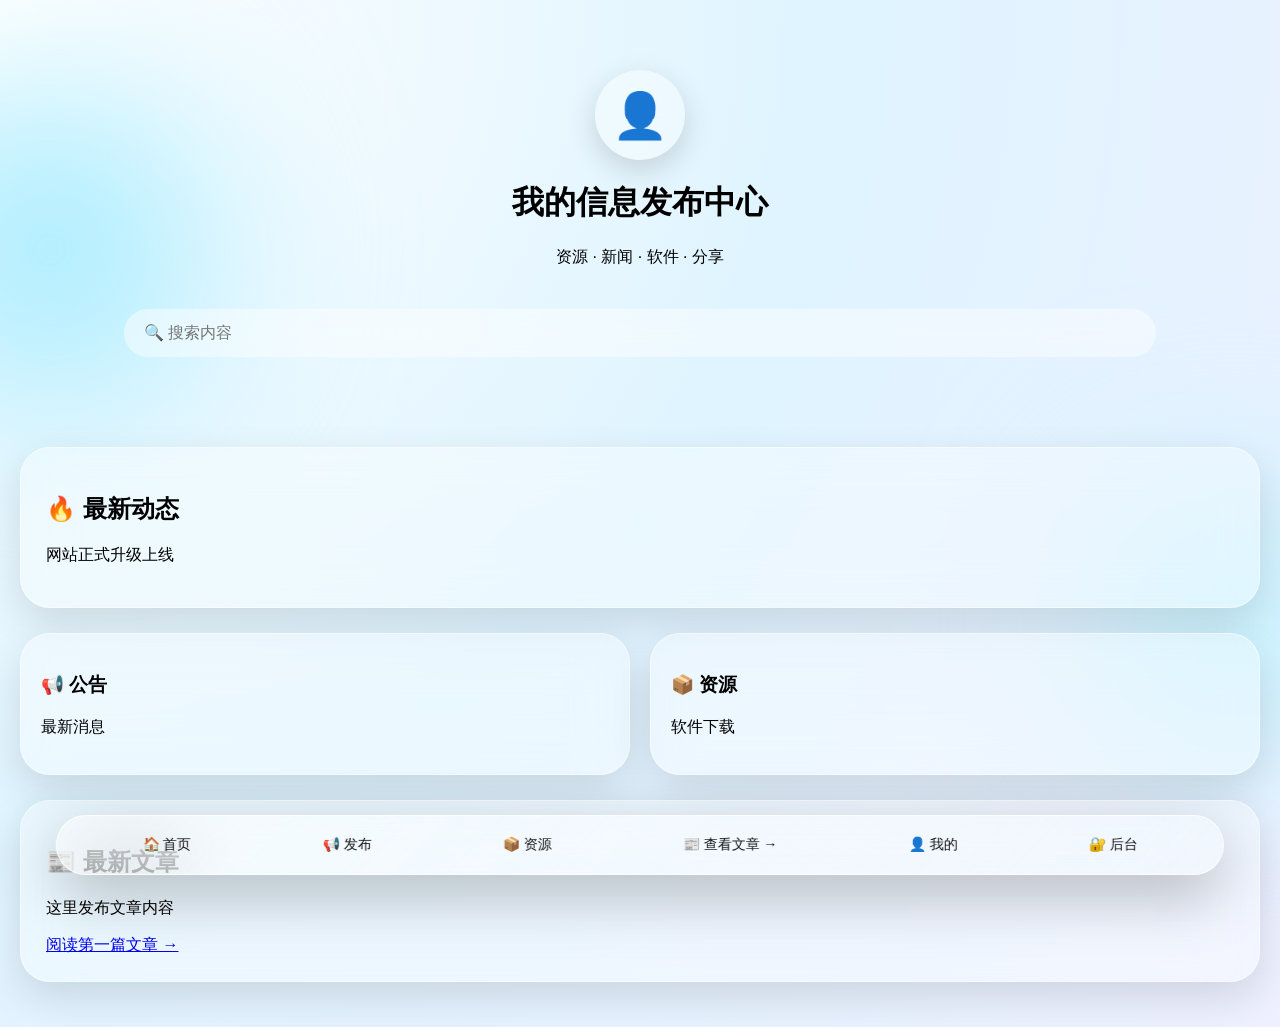
==== index.html @ 49a4a750 "Update index.html" ====
<!DOCTYPE html>

<html>

<head>

<meta charset="UTF-8">

<meta name="viewport" content="width=device-width, initial-scale=1.0">

<title>我的发布中心</title>

<link rel="stylesheet" href="style.css">

</head>


<body>


<header>


<div class="avatar">
👤
</div>


<h1>
我的信息发布中心
</h1>


<p>
资源 · 新闻 · 软件 · 分享
</p>


<input 
class="search"
placeholder="🔍 搜索内容"
/>


</header>




<section class="news">


<div class="glass-card">

<h2>
🔥 最新动态
</h2>


<p>
网站正式升级上线
</p>


</div>



<div class="grid">


<div class="glass-card small">

<h3>
📢 公告
</h3>

<p>
最新消息
</p>

</div>



<div class="glass-card small">

<h3>
📦 资源
</h3>

<p>
软件下载
</p>

</div>


</div>




<div class="glass-card">


<h2>
📰 最新文章
</h2>


<p>
这里发布文章内容
</p>


<a href="posts/post1.html">

阅读第一篇文章 →

</a>


</div>



</section>





<footer class="glass-bar">


<a>
🏠
<span>首页</span>
</a>


<a href="publish/index.html">

📢

<span>
发布
</span>

</a>


<a href="resources/index.html">

📦

<span>
资源
</span>

</a>
<a href="posts/post1.html">

📰 查看文章 →

</a>


<a>
👤
<span>我的</span>
</a>

<a href="admin/index.html">

🔐

<span>
后台
</span>

</a>



</footer>



<div id="posts"></div>

<script>

let post = JSON.parse(
localStorage.getItem("post")
);


if(post){

document.getElementById("posts").innerHTML =
`
<div class="glass-card">

<h2>${post.title}</h2>

<p>${post.content}</p>

</div>
`;

}

</script>

</body>

</html>
---- style.css ----
body::before{

content:"";

position:fixed;

width:300px;

height:300px;

background:#9eeaff;

border-radius:50%;

filter:blur(100px);

top:100px;

left:-100px;

z-index:-1;
}

body{

margin:0;

font-family:
"PingFang SC",
Arial,
sans-serif;


min-height:100vh;


background:

radial-gradient(
circle at top left,
#ffffff,
#dff4ff,
#eef0ff
);


}



/* 顶部 */

header{

padding:70px 20px;

text-align:center;

}



/* 玻璃卡片 */


.card{

margin:30px;

padding:30px;


background:

rgba(255,255,255,0.45);


backdrop-filter:

blur(30px);



-webkit-backdrop-filter:

blur(30px);



border:

1px solid rgba(255,255,255,.6);


border-radius:35px;


box-shadow:

0 20px 50px rgba(0,0,0,.15);

}





/* 液态玻璃底栏 */



.glass-bar{

position:fixed;

bottom:25px;

left:50%;

transform:translateX(-50%);


width:88%;


padding:20px;


display:flex;

justify-content:space-around;



background:

linear-gradient(
135deg,
rgba(255,255,255,0.55),
rgba(255,255,255,0.18)
);



backdrop-filter:

blur(35px);



-webkit-backdrop-filter:

blur(35px);



border:

1px solid rgba(255,255,255,0.8);



border-radius:45px;



box-shadow:

0 20px 60px rgba(0,0,0,0.25);


}







.glass-bar a{


text-decoration:none;


color:#111;


font-size:14px;


transition:.3s;


}



.glass-bar a:hover{


transform:

translateY(-8px)
scale(1.1);


color:#007aff;


}

/* 头像 */

.avatar{

width:90px;

height:90px;


margin:auto;


display:flex;

align-items:center;

justify-content:center;


font-size:45px;



background:

rgba(255,255,255,.35);



backdrop-filter:

blur(20px);



border-radius:50%;


box-shadow:

0 10px 30px rgba(0,0,0,.15);

}



/* 搜索框 */


.search{


width:80%;


padding:15px 20px;


margin-top:25px;


border:none;


outline:none;


border-radius:30px;



background:

rgba(255,255,255,.45);



backdrop-filter:

blur(20px);



font-size:16px;



}



/* 内容区域 */


.news{


padding:20px;


}



/* 玻璃卡片 */


.glass-card{


padding:25px;


margin-bottom:25px;



background:

rgba(255,255,255,.35);



backdrop-filter:

blur(25px);



-webkit-backdrop-filter:

blur(25px);



border-radius:30px;



border:

1px solid rgba(255,255,255,.5);



box-shadow:

0 15px 40px rgba(0,0,0,.12);



}



/* 两列布局 */


.grid{


display:grid;


grid-template-columns:

1fr 1fr;


gap:20px;


}



.small{


padding:20px;


}



/* 动画 */


.glass-card:hover{


transform:

translateY(-5px);


transition:.3s;


}

/* 液态光效 */

body::after{

content:"";

position:fixed;

width:250px;

height:250px;

right:-80px;

bottom:150px;


background:#b9f3ff;


border-radius:50%;


filter:blur(100px);


z-index:-1;


animation:
floatLight 8s infinite alternate;

}



@keyframes floatLight{


from{

transform:
translateY(0);

}


to{

transform:
translateY(-80px);

}


}

/* 后台按钮 */

.publish-btn{

margin-top:20px;

padding:15px 40px;


border:none;


border-radius:30px;



background:

linear-gradient(
135deg,
#8ee7ff,
#6f8cff
);



color:white;


font-size:16px;



cursor:pointer;



box-shadow:

0 10px 30px rgba(0,0,0,.2);



transition:.3s;


}



.publish-btn:hover{


transform:

translateY(-5px);


}
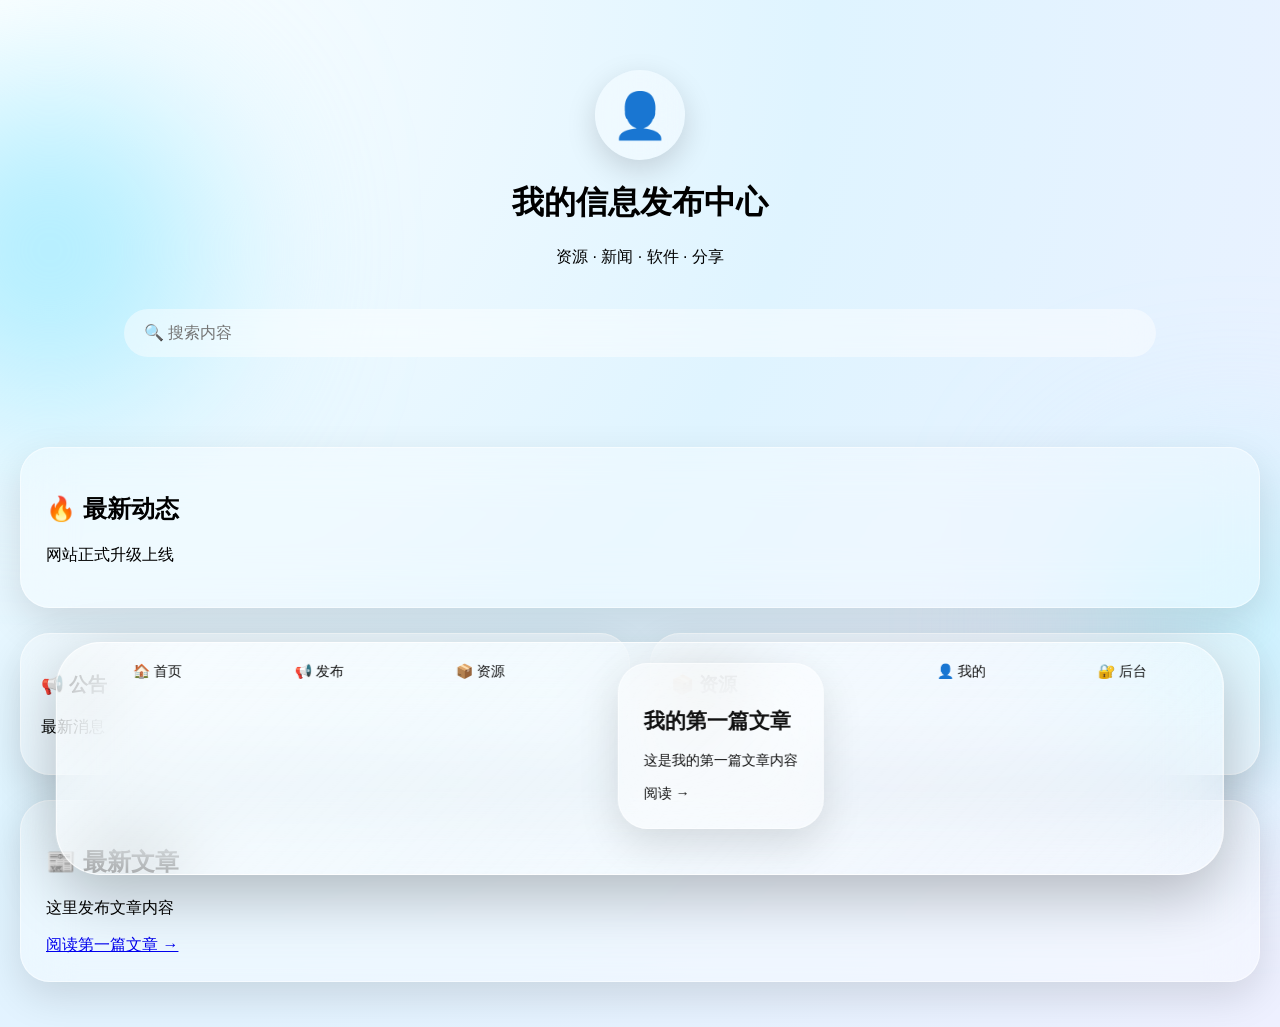
==== commit 854ac264: "Update index.html" ====
--- a/index.html
+++ b/index.html
@@ -159,12 +159,23 @@
 资源
 </span>
 
-</a>
+<div id="posts">
+
+<div class="glass-card">
+
+<h2>我的第一篇文章</h2>
+
+<p>
+这是我的第一篇文章内容
+</p>
+
 <a href="posts/post1.html">
-
-📰 查看文章 →
-
-</a>
+阅读 →
+</a>
+
+</div>
+
+</div>
 
 
 <a>
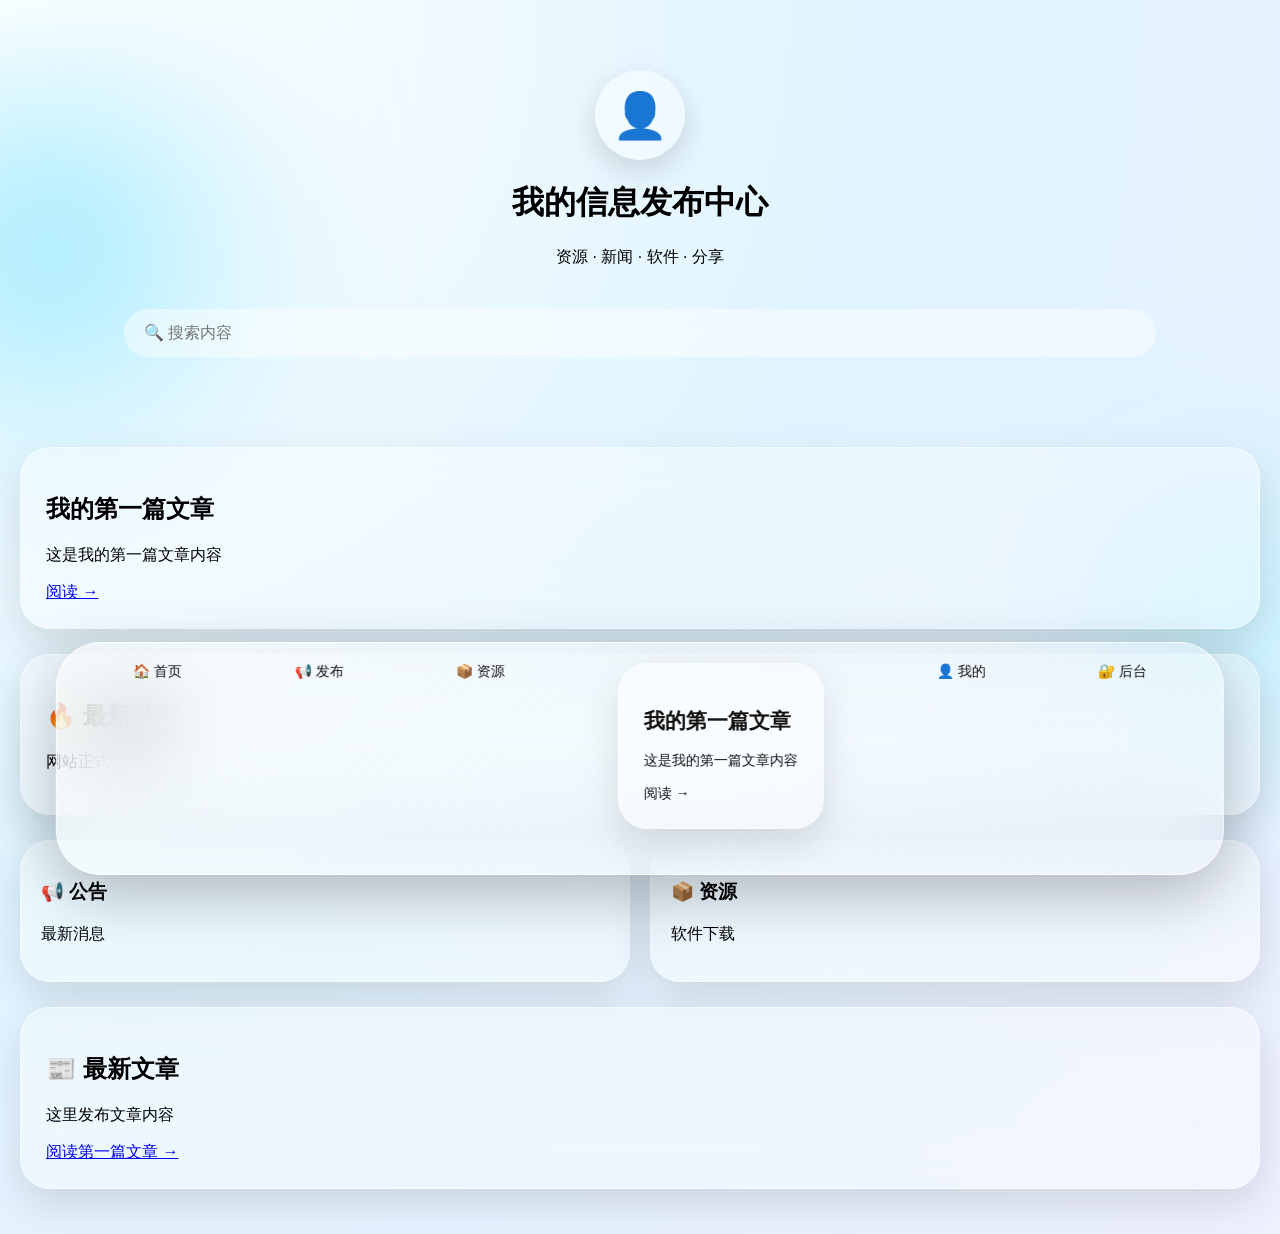
==== commit 04bd286b: "Update index.html" ====
--- a/index.html
+++ b/index.html
@@ -49,6 +49,23 @@
 
 <section class="news">
 
+<div id="posts">
+
+<div class="glass-card">
+
+<h2>我的第一篇文章</h2>
+
+<p>
+这是我的第一篇文章内容
+</p>
+
+<a href="posts/post1.html">
+阅读 →
+</a>
+
+</div>
+
+</div>
 
 <div class="glass-card">
 
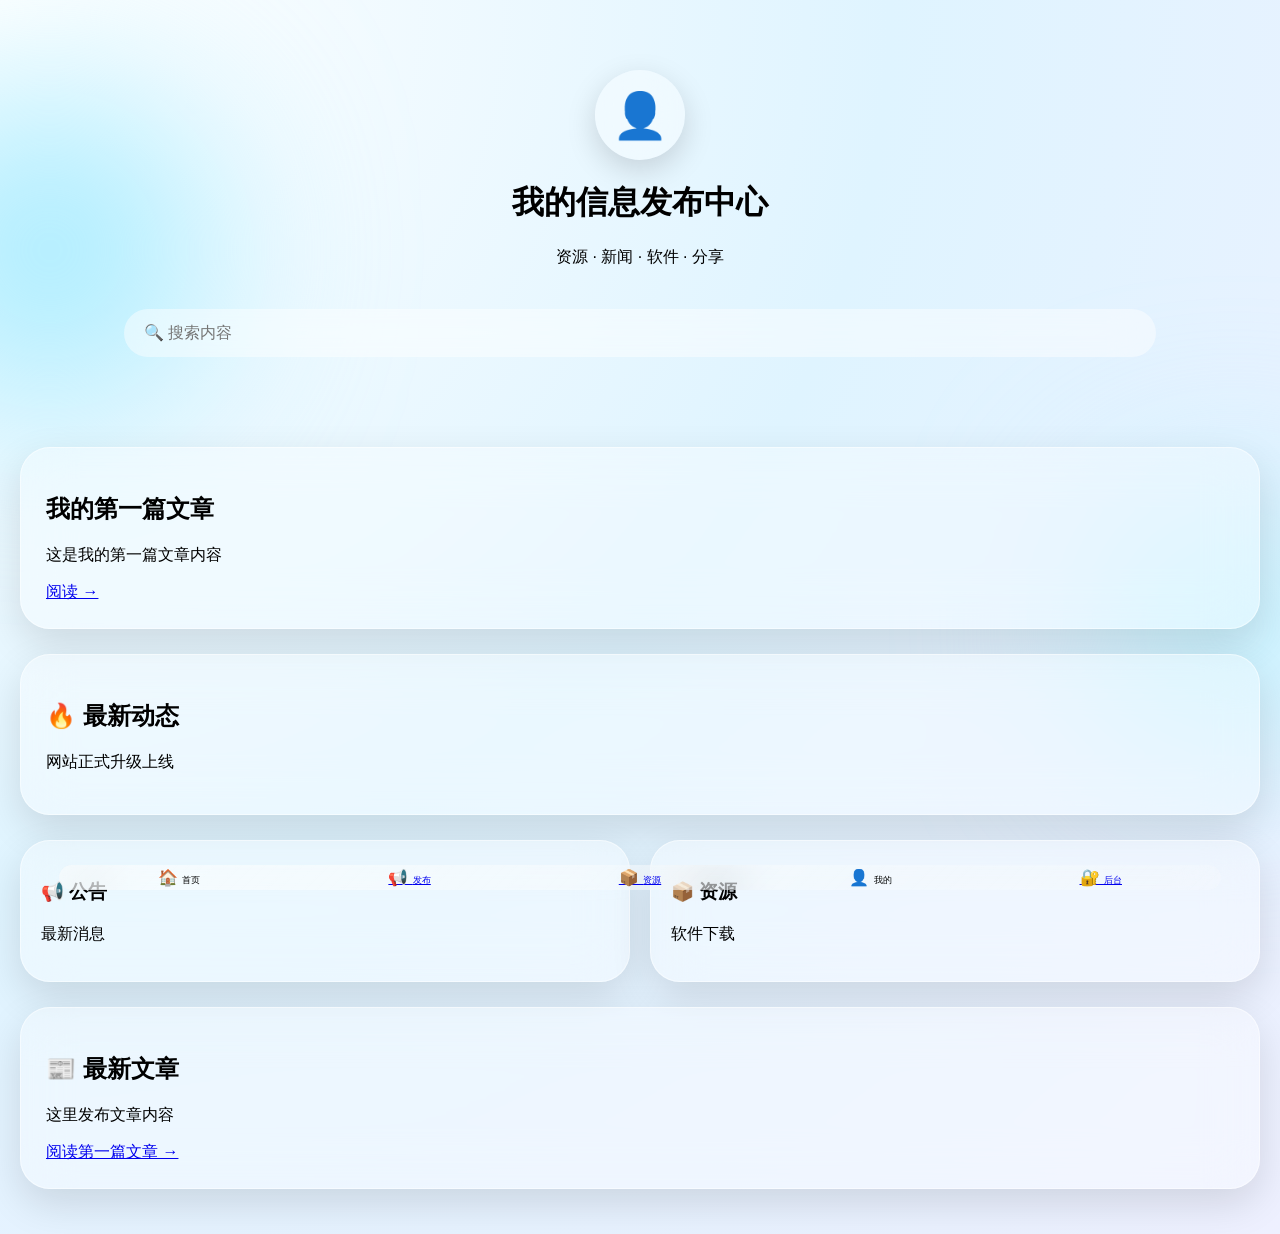
==== commit 11a873f7: "Remove first article from index.html Removed the first article section from the posts div." ====
--- a/index.html
+++ b/index.html
@@ -141,12 +141,7 @@
 </div>
 
 
-
 </section>
-
-
-
-
 
 <footer class="glass-bar">
 
@@ -176,23 +171,9 @@
 资源
 </span>
 
-<div id="posts">
-
-<div class="glass-card">
-
-<h2>我的第一篇文章</h2>
-
-<p>
-这是我的第一篇文章内容
-</p>
-
-<a href="posts/post1.html">
-阅读 →
-</a>
-
-</div>
-
-</div>
+
+
+
 
 
 <a>
--- a/style.css
+++ b/style.css
@@ -114,45 +114,32 @@
 
 position:fixed;
 
-bottom:25px;
+bottom:10px;
 
 left:50%;
 
 transform:translateX(-50%);
 
-
-width:88%;
-
-
-padding:20px;
-
+width:90%;
+
+padding:3px 5px;
 
 display:flex;
 
 justify-content:space-around;
 
-
-
-background:
-
+background:
 linear-gradient(
 135deg,
 rgba(255,255,255,0.55),
 rgba(255,255,255,0.18)
 );
 
-
-
-backdrop-filter:
-
-blur(35px);
-
-
-
--webkit-backdrop-filter:
-
-blur(35px);
-
+backdrop-filter:blur(20px);
+
+border-radius:25px;
+
+}
 
 
 border:
@@ -161,7 +148,6 @@
 
 
 
-border-radius:45px;
 
 
 
@@ -179,7 +165,23 @@
 
 
 .glass-bar a{
-
+  
+text-decoration:none;
+color:#111;
+font-size:10px;
+
+display:flex;
+flex-direction:column;
+align-items:center;
+justify-content:center;
+}
+.glass-bar span{
+
+margin-top:0px;
+
+font-size:9px;
+
+  }
 
 text-decoration:none;
 
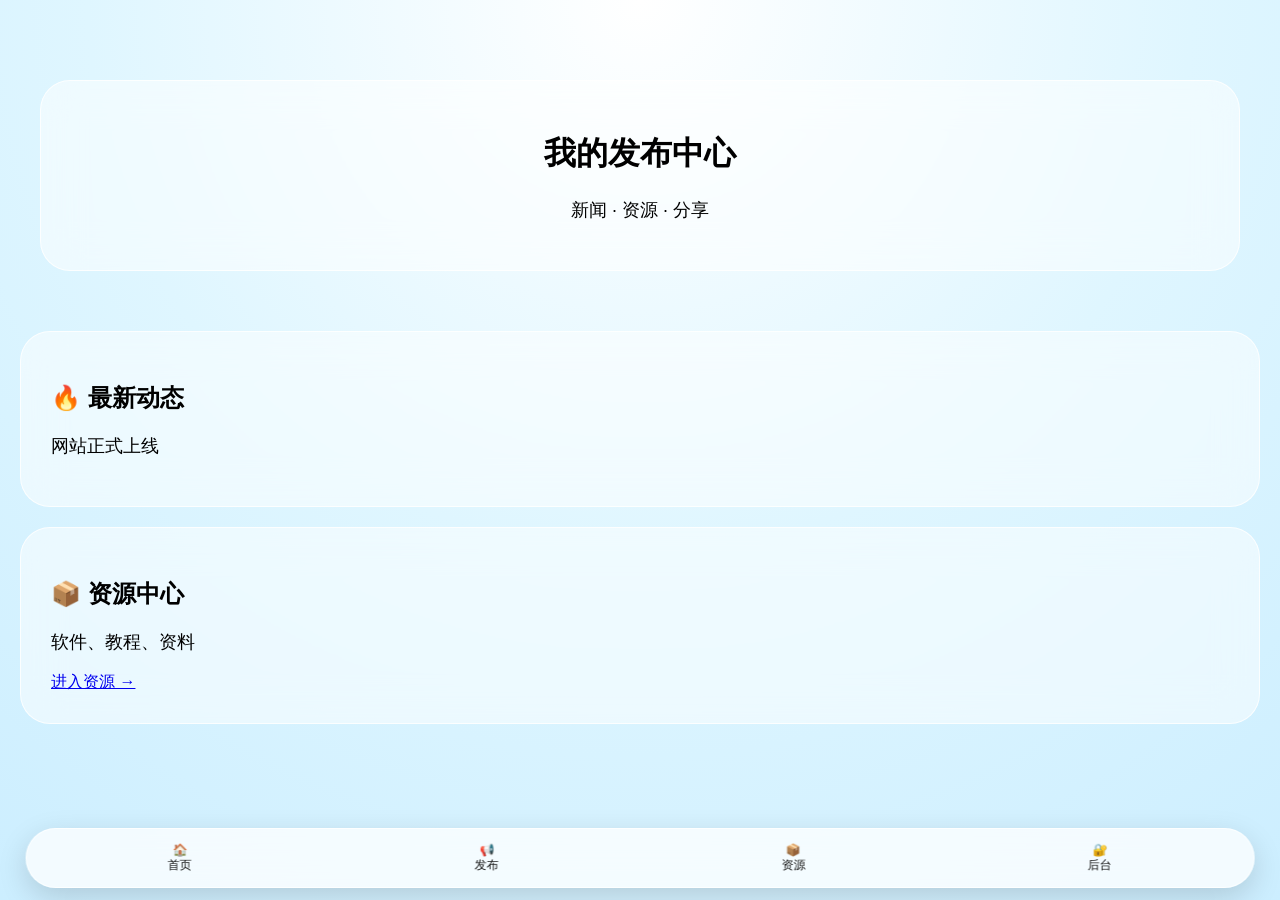
==== commit 795dc7f2: "Update index.html" ====
--- a/index.html
+++ b/index.html
@@ -1,5 +1,4 @@
 <!DOCTYPE html>
-
 <html>
 
 <head>
@@ -20,52 +19,24 @@
 
 <header>
 
-
-<div class="avatar">
-👤
-</div>
-
+<div class="glass-card">
 
 <h1>
-我的信息发布中心
+我的发布中心
 </h1>
 
-
-<p>
-资源 · 新闻 · 软件 · 分享
-</p>
-
-
-<input 
-class="search"
-placeholder="🔍 搜索内容"
-/>
-
+<p>
+新闻 · 资源 · 分享
+</p>
+
+</div>
 
 </header>
 
 
 
-
 <section class="news">
 
-<div id="posts">
-
-<div class="glass-card">
-
-<h2>我的第一篇文章</h2>
-
-<p>
-这是我的第一篇文章内容
-</p>
-
-<a href="posts/post1.html">
-阅读 →
-</a>
-
-</div>
-
-</div>
 
 <div class="glass-card">
 
@@ -73,156 +44,161 @@
 🔥 最新动态
 </h2>
 
-
-<p>
-网站正式升级上线
-</p>
-
-
-</div>
-
-
-
-<div class="grid">
-
-
-<div class="glass-card small">
-
-<h3>
-📢 公告
-</h3>
-
-<p>
-最新消息
-</p>
-
-</div>
-
-
-
-<div class="glass-card small">
-
-<h3>
-📦 资源
-</h3>
-
-<p>
-软件下载
-</p>
-
-</div>
-
-
-</div>
-
-
-
-
-<div class="glass-card">
-
+<p>
+网站正式上线
+</p>
+
+</div>
+
+
+
+<!-- 自动显示文章 -->
+
+<div id="posts"></div>
+
+
+
+<div class="glass-card">
 
 <h2>
-📰 最新文章
+📦 资源中心
 </h2>
 
-
-<p>
-这里发布文章内容
-</p>
+<p>
+软件、教程、资料
+</p>
+
+<a href="resources/index.html">
+进入资源 →
+</a>
+
+</div>
+
+
+
+</section>
+
+
+
+
+
+<!-- 底部导航 -->
+
+<footer class="glass-bar">
+
+
+<a href="index.html">
+
+🏠
+
+<span>
+首页
+</span>
+
+</a>
+
+
+
+<a href="publish/index.html">
+
+📢
+
+<span>
+发布
+</span>
+
+</a>
+
+
+
+<a href="resources/index.html">
+
+📦
+
+<span>
+资源
+</span>
+
+</a>
+
+
+
+<a href="admin/index.html">
+
+🔐
+
+<span>
+后台
+</span>
+
+</a>
+
+
+</footer>
+
+
+
+
+
+<script>
+
+
+let post = JSON.parse(
+
+localStorage.getItem("post")
+
+);
+
+
+
+if(post){
+
+
+document.getElementById("posts").innerHTML =
+
+
+`
+
+<div class="glass-card">
+
+
+<h2>
+
+${post.title}
+
+</h2>
+
+
+
+<p>
+
+${post.content}
+
+</p>
+
 
 
 <a href="posts/post1.html">
 
-阅读第一篇文章 →
-
-</a>
-
-
-</div>
-
-
-</section>
-
-<footer class="glass-bar">
-
-
-<a>
-🏠
-<span>首页</span>
-</a>
-
-
-<a href="publish/index.html">
-
-📢
-
-<span>
-发布
-</span>
-
-</a>
-
-
-<a href="resources/index.html">
-
-📦
-
-<span>
-资源
-</span>
-
-
-
-
-
-
-<a>
-👤
-<span>我的</span>
-</a>
-
-<a href="admin/index.html">
-
-🔐
-
-<span>
-后台
-</span>
-
-</a>
-
-
-
-</footer>
-
-
-
-<div id="posts"></div>
-
-<script>
-
-let post = JSON.parse(
-localStorage.getItem("post")
-);
-
-
-if(post){
-
-document.getElementById("posts").innerHTML =
-`
-<div class="glass-card">
-
-<h2>${post.title}</h2>
-
-<p>${post.content}</p>
-
-</div>
+阅读文章 →
+
+</a>
+
+
+</div>
+
+
 `;
 
+
 }
 
+
+
 </script>
 
+
+
 </body>
 
 </html>
--- a/style.css
+++ b/style.css
@@ -1,533 +1,225 @@
-
-body::before{
-
-content:"";
-
-position:fixed;
-
-width:300px;
-
-height:300px;
-
-background:#9eeaff;
-
-border-radius:50%;
-
-filter:blur(100px);
-
-top:100px;
-
-left:-100px;
-
-z-index:-1;
+*{
+    box-sizing:border-box;
 }
 
 body{
 
-margin:0;
-
-font-family:
-"PingFang SC",
-Arial,
-sans-serif;
-
-
-min-height:100vh;
-
-
-background:
-
-radial-gradient(
-circle at top left,
-#ffffff,
-#dff4ff,
-#eef0ff
-);
-
-
-}
-
+    margin:0;
+
+    min-height:100vh;
+
+    padding-bottom:80px;
+
+    font-family:
+    "PingFang SC",
+    Arial,
+    sans-serif;
+
+    background:
+    radial-gradient(
+        circle at top,
+        #ffffff,
+        #dff6ff,
+        #cceeff
+    );
+
+}
 
 
 /* 顶部 */
 
 header{
 
-padding:70px 20px;
-
-text-align:center;
-
-}
-
+    padding:60px 20px 20px;
+
+    text-align:center;
+
+}
 
 
 /* 玻璃卡片 */
 
-
-.card{
-
-margin:30px;
-
-padding:30px;
-
-
-background:
-
-rgba(255,255,255,0.45);
-
-
-backdrop-filter:
-
-blur(30px);
-
-
-
--webkit-backdrop-filter:
-
-blur(30px);
-
-
-
-border:
-
-1px solid rgba(255,255,255,.6);
-
-
-border-radius:35px;
-
-
-box-shadow:
-
-0 20px 50px rgba(0,0,0,.15);
-
-}
-
-
-
-
-
-/* 液态玻璃底栏 */
-
-
+.glass-card{
+
+    margin:20px;
+
+    padding:30px;
+
+    background:
+    rgba(255,255,255,.5);
+
+    backdrop-filter:blur(20px);
+
+    border-radius:30px;
+
+    border:
+    1px solid rgba(255,255,255,.8);
+
+}
+
+
+/* 内容 */
+
+h1{
+
+    font-size:32px;
+
+}
+
+
+h2{
+
+    font-size:24px;
+
+}
+
+
+p{
+
+    font-size:18px;
+
+}
+
+
+
+/* 底部导航 */
 
 .glass-bar{
 
-position:fixed;
-
-bottom:10px;
-
-left:50%;
-
-transform:translateX(-50%);
-
-width:90%;
-
-padding:3px 5px;
-
-display:flex;
-
-justify-content:space-around;
-
-background:
-linear-gradient(
-135deg,
-rgba(255,255,255,0.55),
-rgba(255,255,255,0.18)
-);
-
-backdrop-filter:blur(20px);
-
-border-radius:25px;
-
-}
-
-
-border:
-
-1px solid rgba(255,255,255,0.8);
-
-
-
-
-
-
-box-shadow:
-
-0 20px 60px rgba(0,0,0,0.25);
-
-
-}
-
-
-
-
-
-
+    position:fixed;
+
+    left:50%;
+
+    bottom:12px;
+
+
+    transform:translateX(-50%);
+
+
+    width:96%;
+
+
+    height:60px;
+
+
+    display:flex;
+
+
+    flex-direction:row;
+
+
+    flex-wrap:nowrap;
+
+
+    justify-content:space-around;
+
+
+    align-items:center;
+
+
+    background:
+    rgba(255,255,255,.75);
+
+
+    backdrop-filter:blur(20px);
+
+
+    border-radius:30px;
+
+
+    border:
+    1px solid rgba(255,255,255,.8);
+
+
+    box-shadow:
+    0 10px 30px rgba(0,0,0,.15);
+
+
+    z-index:9999;
+
+
+}
+
+
+/* 每个按钮 */
 
 .glass-bar a{
-  
-text-decoration:none;
-color:#111;
-font-size:10px;
-
-display:flex;
-flex-direction:column;
-align-items:center;
-justify-content:center;
-}
-.glass-bar span{
-
-margin-top:0px;
-
-font-size:9px;
-
-  }
-
-text-decoration:none;
-
-
-color:#111;
-
-
-font-size:14px;
-
-
-transition:.3s;
-
-
-}
-
-
-
-.glass-bar a:hover{
-
-
-transform:
-
-translateY(-8px)
-scale(1.1);
-
-
-color:#007aff;
-
-
-}
-
-/* 头像 */
-
-.avatar{
-
-width:90px;
-
-height:90px;
-
-
-margin:auto;
-
-
-display:flex;
-
-align-items:center;
-
-justify-content:center;
-
-
-font-size:45px;
-
-
-
-background:
-
-rgba(255,255,255,.35);
-
-
-
-backdrop-filter:
-
-blur(20px);
-
-
-
-border-radius:50%;
-
-
-box-shadow:
-
-0 10px 30px rgba(0,0,0,.15);
-
-}
-
-
-
-/* 搜索框 */
-
-
-.search{
-
-
-width:80%;
-
-
-padding:15px 20px;
-
-
-margin-top:25px;
-
-
-border:none;
-
-
-outline:none;
-
-
-border-radius:30px;
-
-
-
-background:
-
-rgba(255,255,255,.45);
-
-
-
-backdrop-filter:
-
-blur(20px);
-
-
-
-font-size:16px;
-
-
-
-}
-
-
-
-/* 内容区域 */
-
-
-.news{
-
-
-padding:20px;
-
-
-}
-
-
-
-/* 玻璃卡片 */
-
-
-.glass-card{
-
-
-padding:25px;
-
-
-margin-bottom:25px;
-
-
-
-background:
-
-rgba(255,255,255,.35);
-
-
-
-backdrop-filter:
-
-blur(25px);
-
-
-
--webkit-backdrop-filter:
-
-blur(25px);
-
-
-
-border-radius:30px;
-
-
-
-border:
-
-1px solid rgba(255,255,255,.5);
-
-
-
-box-shadow:
-
-0 15px 40px rgba(0,0,0,.12);
-
-
-
-}
-
-
-
-/* 两列布局 */
-
+
+
+    width:20%;
+
+
+    height:50px;
+
+
+    display:flex;
+
+
+    flex-direction:column;
+
+
+    justify-content:center;
+
+
+    align-items:center;
+
+
+    text-align:center;
+
+
+    text-decoration:none;
+
+
+    color:#111;
+
+
+    font-size:12px;
+
+
+    white-space:nowrap;
+
+
+}
+
+
+
+/* 图标 */
+
+.glass-bar a:first-line{
+
+    font-size:18px;
+
+}
+
+
+
+/* 卡片网格 */
 
 .grid{
 
-
-display:grid;
-
-
-grid-template-columns:
-
-1fr 1fr;
-
-
-gap:20px;
-
-
-}
-
-
-
-.small{
-
-
-padding:20px;
-
-
-}
-
-
-
-/* 动画 */
-
-
-.glass-card:hover{
-
-
-transform:
-
-translateY(-5px);
-
-
-transition:.3s;
-
-
-}
-
-/* 液态光效 */
-
-body::after{
-
-content:"";
-
-position:fixed;
-
-width:250px;
-
-height:250px;
-
-right:-80px;
-
-bottom:150px;
-
-
-background:#b9f3ff;
-
-
-border-radius:50%;
-
-
-filter:blur(100px);
-
-
-z-index:-1;
-
-
-animation:
-floatLight 8s infinite alternate;
-
-}
-
-
-
-@keyframes floatLight{
-
-
-from{
-
-transform:
-translateY(0);
-
-}
-
-
-to{
-
-transform:
-translateY(-80px);
-
-}
-
-
-}
-
-/* 后台按钮 */
-
-.publish-btn{
-
-margin-top:20px;
-
-padding:15px 40px;
-
-
-border:none;
-
-
-border-radius:30px;
-
-
-
-background:
-
-linear-gradient(
-135deg,
-#8ee7ff,
-#6f8cff
-);
-
-
-
-color:white;
-
-
-font-size:16px;
-
-
-
-cursor:pointer;
-
-
-
-box-shadow:
-
-0 10px 30px rgba(0,0,0,.2);
-
-
-
-transition:.3s;
-
-
-}
-
-
-
-.publish-btn:hover{
-
-
-transform:
-
-translateY(-5px);
-
-
-}
+    display:grid;
+
+    grid-template-columns:1fr 1fr;
+
+    gap:20px;
+
+}
+
+
+
+@media(max-width:600px){
+
+    .grid{
+
+        grid-template-columns:1fr 1fr;
+
+    }
+
+
+    .glass-bar a{
+
+        font-size:11px;
+
+    }
+
+}
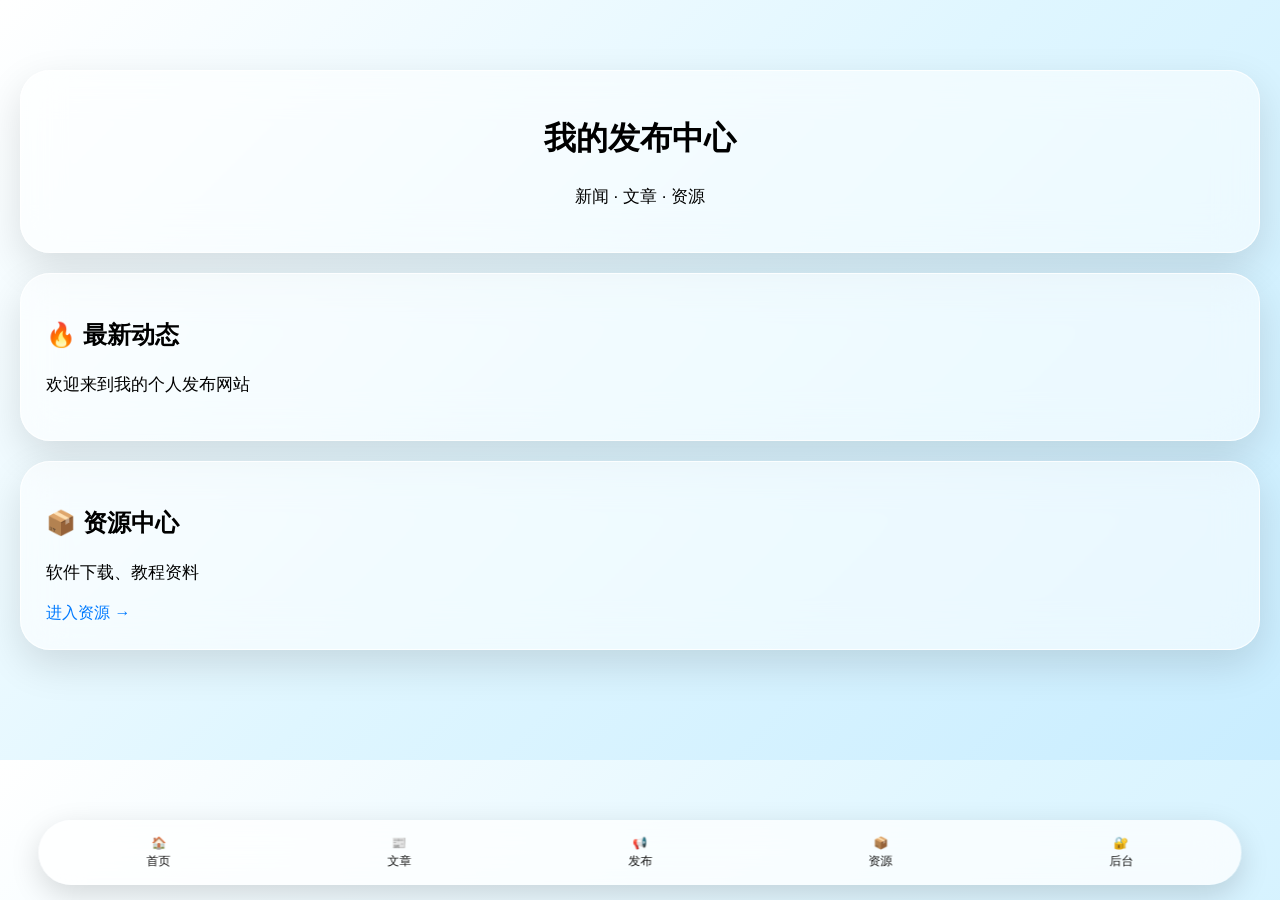
==== commit bff879fb: "Update index.html" ====
--- a/index.html
+++ b/index.html
@@ -26,7 +26,7 @@
 </h1>
 
 <p>
-新闻 · 资源 · 分享
+新闻 · 文章 · 资源
 </p>
 
 </div>
@@ -35,7 +35,7 @@
 
 
 
-<section class="news">
+<section class="content">
 
 
 <div class="glass-card">
@@ -45,14 +45,14 @@
 </h2>
 
 <p>
-网站正式上线
-</p>
-
-</div>
-
-
-
-<!-- 自动显示文章 -->
+欢迎来到我的个人发布网站
+</p>
+
+</div>
+
+
+
+<!-- 自动显示发布文章 -->
 
 <div id="posts"></div>
 
@@ -65,13 +65,15 @@
 </h2>
 
 <p>
-软件、教程、资料
-</p>
+软件下载、教程资料
+</p>
+
 
 <a href="resources/index.html">
 进入资源 →
 </a>
 
+
 </div>
 
 
@@ -82,8 +84,6 @@
 
 
 
-<!-- 底部导航 -->
-
 <footer class="glass-bar">
 
 
@@ -99,6 +99,18 @@
 
 
 
+<a href="posts/post1.html">
+
+📰
+
+<span>
+文章
+</span>
+
+</a>
+
+
+
 <a href="publish/index.html">
 
 📢
@@ -134,6 +146,7 @@
 </a>
 
 
+
 </footer>
 
 
@@ -169,7 +182,6 @@
 </h2>
 
 
-
 <p>
 
 ${post.content}
@@ -177,10 +189,9 @@
 </p>
 
 
-
 <a href="posts/post1.html">
 
-阅读文章 →
+阅读全文 →
 
 </a>
 
@@ -194,7 +205,6 @@
 }
 
 
-
 </script>
 
 
--- a/style.css
+++ b/style.css
@@ -1,225 +1,289 @@
 *{
-    box-sizing:border-box;
-}
+
+box-sizing:border-box;
+
+}
+
 
 body{
 
-    margin:0;
-
-    min-height:100vh;
-
-    padding-bottom:80px;
-
-    font-family:
-    "PingFang SC",
-    Arial,
-    sans-serif;
-
-    background:
-    radial-gradient(
-        circle at top,
-        #ffffff,
-        #dff6ff,
-        #cceeff
-    );
-
-}
-
-
-/* 顶部 */
+
+margin:0;
+
+
+padding-bottom:90px;
+
+
+font-family:
+
+Arial,
+
+"PingFang SC",
+
+sans-serif;
+
+
+
+background:
+
+linear-gradient(
+
+135deg,
+
+#ffffff,
+
+#dff6ff,
+
+#c9edff
+
+);
+
+
+
+}
+
+
+
+
+.glass-card{
+
+
+margin:20px;
+
+
+padding:25px;
+
+
+
+background:
+
+rgba(255,255,255,.55);
+
+
+
+border-radius:30px;
+
+
+
+backdrop-filter:
+
+blur(20px);
+
+
+
+border:
+
+1px solid rgba(255,255,255,.8);
+
+
+
+box-shadow:
+
+0 15px 40px rgba(0,0,0,.12);
+
+
+
+}
+
+
+
+
 
 header{
 
-    padding:60px 20px 20px;
-
-    text-align:center;
-
-}
-
-
-/* 玻璃卡片 */
-
-.glass-card{
-
-    margin:20px;
-
-    padding:30px;
-
-    background:
-    rgba(255,255,255,.5);
-
-    backdrop-filter:blur(20px);
-
-    border-radius:30px;
-
-    border:
-    1px solid rgba(255,255,255,.8);
-
-}
-
-
-/* 内容 */
+
+padding-top:50px;
+
+
+text-align:center;
+
+
+}
+
+
+
+
 
 h1{
 
-    font-size:32px;
-
-}
+
+font-size:32px;
+
+
+}
+
 
 
 h2{
 
-    font-size:24px;
-
-}
+
+font-size:24px;
+
+
+}
+
 
 
 p{
 
-    font-size:18px;
-
-}
-
-
-
-/* 底部导航 */
+
+font-size:17px;
+
+
+line-height:1.6;
+
+
+}
+
+
+
+
+a{
+
+
+text-decoration:none;
+
+
+color:#007aff;
+
+
+}
+
+
+
+
+
+
+/* 底部栏 */
 
 .glass-bar{
 
-    position:fixed;
-
-    left:50%;
-
-    bottom:12px;
-
-
-    transform:translateX(-50%);
-
-
-    width:96%;
-
-
-    height:60px;
-
-
-    display:flex;
-
-
-    flex-direction:row;
-
-
-    flex-wrap:nowrap;
-
-
-    justify-content:space-around;
-
-
-    align-items:center;
-
-
-    background:
-    rgba(255,255,255,.75);
-
-
-    backdrop-filter:blur(20px);
-
-
-    border-radius:30px;
-
-
-    border:
-    1px solid rgba(255,255,255,.8);
-
-
-    box-shadow:
-    0 10px 30px rgba(0,0,0,.15);
-
-
-    z-index:9999;
-
-
-}
-
-
-/* 每个按钮 */
+
+position:fixed;
+
+
+bottom:15px;
+
+
+left:50%;
+
+
+transform:translateX(-50%);
+
+
+
+width:94%;
+
+
+
+height:65px;
+
+
+
+display:flex;
+
+
+
+justify-content:space-around;
+
+
+
+align-items:center;
+
+
+
+background:
+
+rgba(255,255,255,.75);
+
+
+
+backdrop-filter:
+
+blur(20px);
+
+
+
+border-radius:35px;
+
+
+
+box-shadow:
+
+0 10px 30px rgba(0,0,0,.15);
+
+
+
+z-index:999;
+
+
+
+}
+
+
+
 
 .glass-bar a{
 
 
-    width:20%;
-
-
-    height:50px;
-
-
-    display:flex;
-
-
-    flex-direction:column;
-
-
-    justify-content:center;
-
-
-    align-items:center;
-
-
-    text-align:center;
-
-
-    text-decoration:none;
-
-
-    color:#111;
-
-
-    font-size:12px;
-
-
-    white-space:nowrap;
-
-
-}
-
-
-
-/* 图标 */
-
-.glass-bar a:first-line{
-
-    font-size:18px;
-
-}
-
-
-
-/* 卡片网格 */
-
-.grid{
-
-    display:grid;
-
-    grid-template-columns:1fr 1fr;
-
-    gap:20px;
-
-}
+flex:1;
+
+
+
+display:flex;
+
+
+
+flex-direction:column;
+
+
+
+align-items:center;
+
+
+
+justify-content:center;
+
+
+
+font-size:12px;
+
+
+
+color:#111;
+
+
+
+white-space:nowrap;
+
+
+
+}
+
+
+
+
+.glass-bar span{
+
+
+margin-top:3px;
+
+
+}
+
+
 
 
 
 @media(max-width:600px){
 
-    .grid{
-
-        grid-template-columns:1fr 1fr;
-
-    }
-
-
-    .glass-bar a{
-
-        font-size:11px;
-
-    }
-
-}
+
+h1{
+
+font-size:28px;
+
+}
+
+
+
+}
